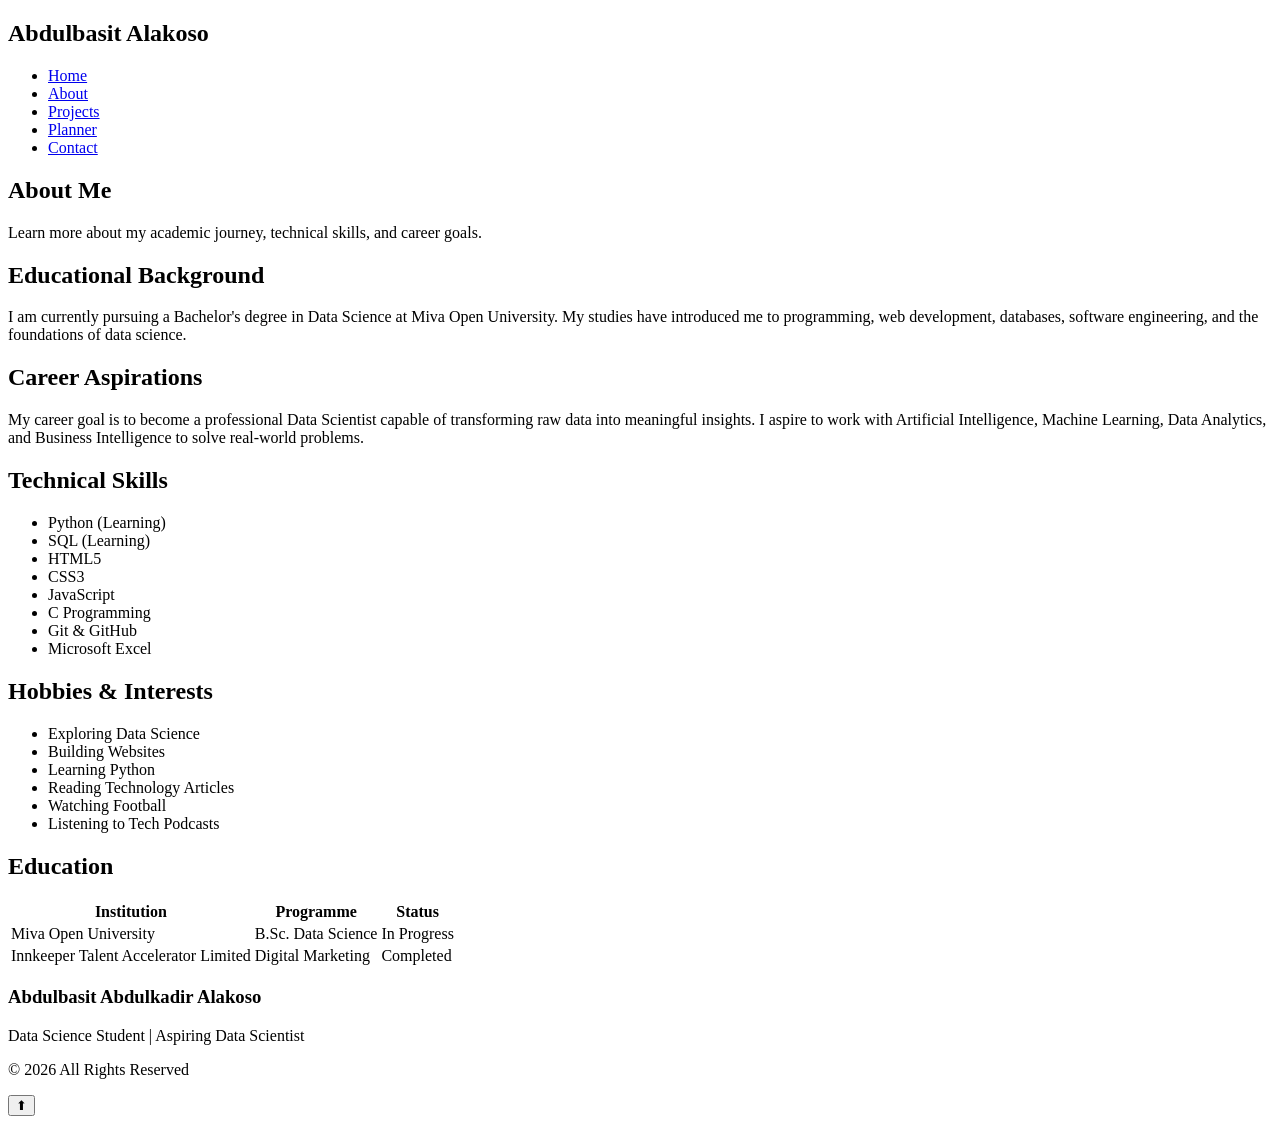
==== about.html @ 10315ec7 "Add files via upload" ====
<!DOCTYPE html>
<html lang="en">

<head>

<meta charset="UTF-8">

<meta name="viewport" content="width=device-width, initial-scale=1.0">

<title>About Me | Abdulbasit Abdulkadir Alakoso</title>

<link rel="icon" href="images/favicon.png">

<link rel="stylesheet" href="css/style.css">

</head>

<body>

<header>

<nav class="navbar">

<div class="logo">

<h2>Abdulbasit Alakoso</h2>

</div>

<ul class="nav-links">

<li><a href="index.html">Home</a></li>

<li><a href="about.html">About</a></li>

<li><a href="projects.html">Projects</a></li>

<li><a href="planner.html">Planner</a></li>

<li><a href="contact.html">Contact</a></li>

</ul>

</nav>

</header>

<main>

<section class="page-title">

<h2>About Me</h2>

<p>Learn more about my academic journey, technical skills, and career goals.</p>

</section>

<section class="about-container">

<div class="about-card">

<h2>Educational Background</h2>

<p>

I am currently pursuing a Bachelor's degree in Data Science at Miva Open University. My studies have introduced me to programming, web development, databases, software engineering, and the foundations of data science.

</p>

</div>

<div class="about-card">

<h2>Career Aspirations</h2>

<p>

My career goal is to become a professional Data Scientist capable of transforming raw data into meaningful insights. I aspire to work with Artificial Intelligence, Machine Learning, Data Analytics, and Business Intelligence to solve real-world problems.

</p>

</div>

</section>

<section class="about-container">

<div class="about-card">

<h2>Technical Skills</h2>

<ul>

<li>Python (Learning)</li>

<li>SQL (Learning)</li>

<li>HTML5</li>

<li>CSS3</li>

<li>JavaScript</li>

<li>C Programming</li>

<li>Git & GitHub</li>

<li>Microsoft Excel</li>

</ul>

</div>

<div class="about-card">

<h2>Hobbies & Interests</h2>

<ul>

<li>Exploring Data Science</li>

<li>Building Websites</li>

<li>Learning Python</li>

<li>Reading Technology Articles</li>

<li>Watching Football</li>

<li>Listening to Tech Podcasts</li>

</ul>

</div>

</section>

<section class="education-table">

<h2>Education</h2>

<table>

<tr>

<th>Institution</th>

<th>Programme</th>

<th>Status</th>

</tr>

<tr>

<td>Miva Open University</td>

<td>B.Sc. Data Science</td>

<td>In Progress</td>

</tr>

<tr> 
<td>Innkeeper Talent Accelerator Limited</td>
<td>Digital Marketing</td>
<td>Completed</td>

</tr>
</table>

</section>

</main>

<footer>

<div class="footer-content">

<h3>Abdulbasit Abdulkadir Alakoso</h3>

<p>

Data Science Student | Aspiring Data Scientist

</p>

<p>

© 2026 All Rights Reserved

</p>

</div>

</footer>

<button id="topBtn">

⬆

</button>

</body>

</html>
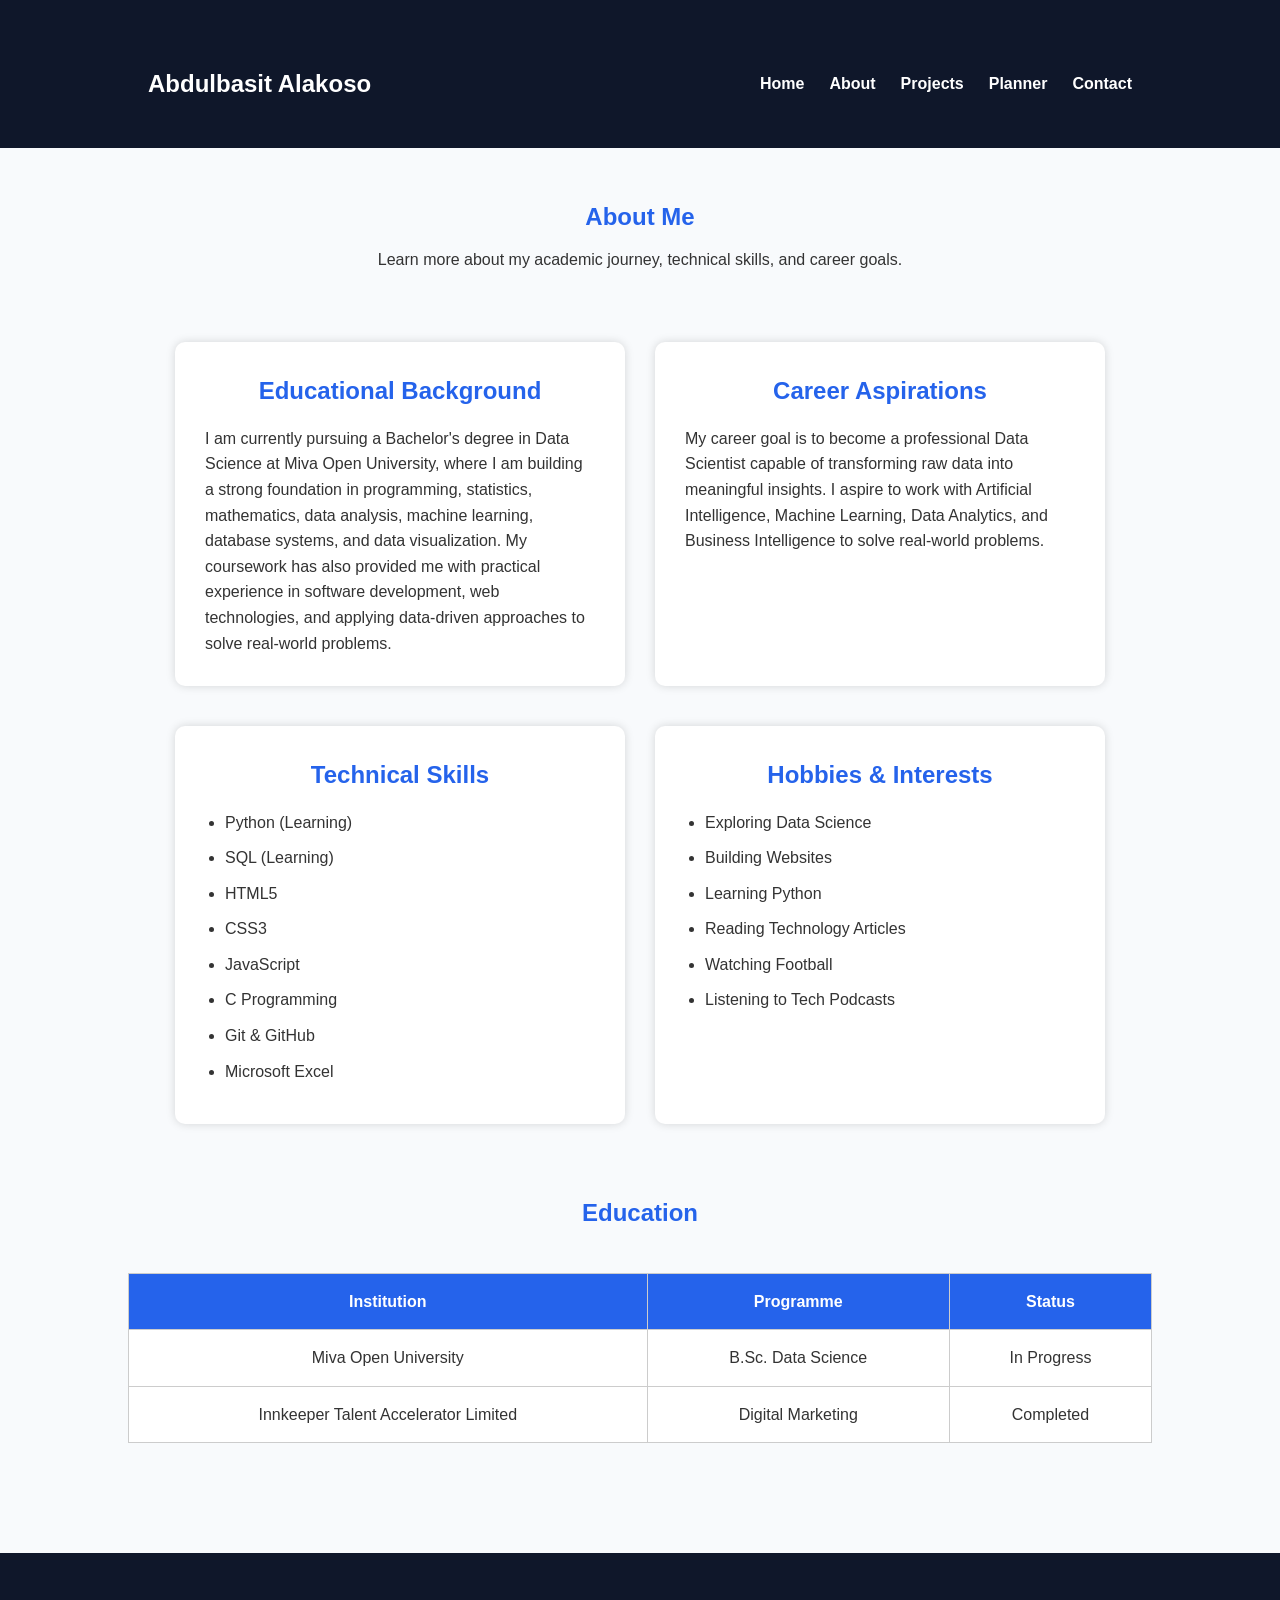
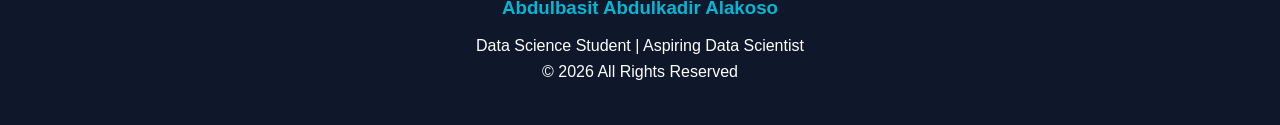
==== commit f9e8a37d: "Add files via upload" ====
--- a/about.html
+++ b/about.html
@@ -1,206 +1,100 @@
 <!DOCTYPE html>
 <html lang="en">
-
-<head>
-
-<meta charset="UTF-8">
-
-<meta name="viewport" content="width=device-width, initial-scale=1.0">
-
-<title>About Me | Abdulbasit Abdulkadir Alakoso</title>
-
-<link rel="icon" href="images/favicon.png">
-
-<link rel="stylesheet" href="css/style.css">
-
-</head>
-
-<body>
-
-<header>
-
-<nav class="navbar">
-
-<div class="logo">
-
-<h2>Abdulbasit Alakoso</h2>
-
-</div>
-
-<ul class="nav-links">
-
-<li><a href="index.html">Home</a></li>
-
-<li><a href="about.html">About</a></li>
-
-<li><a href="projects.html">Projects</a></li>
-
-<li><a href="planner.html">Planner</a></li>
-
-<li><a href="contact.html">Contact</a></li>
-
-</ul>
-
-</nav>
-
-</header>
-
-<main>
-
-<section class="page-title">
-
-<h2>About Me</h2>
-
-<p>Learn more about my academic journey, technical skills, and career goals.</p>
-
-</section>
-
-<section class="about-container">
-
-<div class="about-card">
-
-<h2>Educational Background</h2>
-
-<p>
-
-I am currently pursuing a Bachelor's degree in Data Science at Miva Open University. My studies have introduced me to programming, web development, databases, software engineering, and the foundations of data science.
-
-</p>
-
-</div>
-
-<div class="about-card">
-
-<h2>Career Aspirations</h2>
-
-<p>
-
-My career goal is to become a professional Data Scientist capable of transforming raw data into meaningful insights. I aspire to work with Artificial Intelligence, Machine Learning, Data Analytics, and Business Intelligence to solve real-world problems.
-
-</p>
-
-</div>
-
-</section>
-
-<section class="about-container">
-
-<div class="about-card">
-
-<h2>Technical Skills</h2>
-
-<ul>
-
-<li>Python (Learning)</li>
-
-<li>SQL (Learning)</li>
-
-<li>HTML5</li>
-
-<li>CSS3</li>
-
-<li>JavaScript</li>
-
-<li>C Programming</li>
-
-<li>Git & GitHub</li>
-
-<li>Microsoft Excel</li>
-
-</ul>
-
-</div>
-
-<div class="about-card">
-
-<h2>Hobbies & Interests</h2>
-
-<ul>
-
-<li>Exploring Data Science</li>
-
-<li>Building Websites</li>
-
-<li>Learning Python</li>
-
-<li>Reading Technology Articles</li>
-
-<li>Watching Football</li>
-
-<li>Listening to Tech Podcasts</li>
-
-</ul>
-
-</div>
-
-</section>
-
-<section class="education-table">
-
-<h2>Education</h2>
-
-<table>
-
-<tr>
-
-<th>Institution</th>
-
-<th>Programme</th>
-
-<th>Status</th>
-
-</tr>
-
-<tr>
-
-<td>Miva Open University</td>
-
-<td>B.Sc. Data Science</td>
-
-<td>In Progress</td>
-
-</tr>
-
-<tr> 
-<td>Innkeeper Talent Accelerator Limited</td>
-<td>Digital Marketing</td>
-<td>Completed</td>
-
-</tr>
-</table>
-
-</section>
-
-</main>
-
-<footer>
-
-<div class="footer-content">
-
-<h3>Abdulbasit Abdulkadir Alakoso</h3>
-
-<p>
-
-Data Science Student | Aspiring Data Scientist
-
-</p>
-
-<p>
-
-© 2026 All Rights Reserved
-
-</p>
-
-</div>
-
-</footer>
-
-<button id="topBtn">
-
-⬆
-
-</button>
-
-</body>
-
+    <head>
+        <meta charset="UTF-8">
+        <meta name="viewport" content="width=device-width, initial-scale=1.0">
+        <title>About Me | Abdulbasit Abdulkadir Alakoso</title>
+        <link rel="icon" href="images/favicon.png">
+        <link rel="stylesheet" href="css/style.css">
+    </head>
+    <body>
+        <header>
+            <nav class="navbar">
+                <div class="logo">
+                    <h2>Abdulbasit Alakoso</h2>
+                </div>
+                <ul class="nav-links">
+                    <li><a href="index.html">Home</a></li>
+                    <li><a href="about.html">About</a></li>
+                    <li><a href="projects.html">Projects</a></li>
+                    <li><a href="planner.html">Planner</a></li>
+                    <li><a href="contact.html">Contact</a></li>
+                </ul>
+            </nav>
+        </header>
+        <main>
+            <section class="page-title">
+                <h2>About Me</h2>
+                <p>Learn more about my academic journey, technical skills, and career goals.</p>
+            </section>
+            <section class="about-container">
+                <div class="about-card">
+                    <h2>Educational Background</h2>
+                    <p>I am currently pursuing a Bachelor's degree in Data Science at Miva Open University, where I am building a strong foundation in programming, statistics, mathematics,
+                        data analysis, machine learning, database systems, and data visualization. My coursework has also provided me with practical experience in software development, 
+                        web technologies, and applying data-driven approaches to solve real-world problems.
+                    </p>
+                </div>
+                <div class="about-card">
+                    <h2>Career Aspirations</h2>
+                    <p> My career goal is to become a professional Data Scientist capable of transforming raw data into meaningful insights. I aspire to work with Artificial Intelligence, 
+                        Machine Learning, Data Analytics, and Business Intelligence to solve real-world problems.
+                    </p>
+                </div>
+            </section>
+            <section class="about-container">
+                <div class="about-card">
+                    <h2>Technical Skills</h2>
+                    <ul>
+                        <li>Python (Learning)</li>
+                        <li>SQL (Learning)</li>
+                        <li>HTML5</li>
+                        <li>CSS3</li>
+                        <li>JavaScript</li>
+                        <li>C Programming</li>
+                        <li>Git & GitHub</li>
+                        <li>Microsoft Excel</li>
+                    </ul>
+                </div>
+                <div class="about-card">
+                    <h2>Hobbies & Interests</h2>
+                    <ul>
+                        <li>Exploring Data Science</li>
+                        <li>Building Websites</li>
+                        <li>Learning Python</li>
+                        <li>Reading Technology Articles</li>
+                        <li>Watching Football</li>
+                        <li>Listening to Tech Podcasts</li>
+                    </ul>
+                </div>
+            </section>
+            <section class="education-table">
+                <h2>Education</h2>
+                <table>
+                    <tr>
+                        <th>Institution</th>
+                        <th>Programme</th>
+                        <th>Status</th>
+                    </tr>
+                    <tr>
+                        <td>Miva Open University</td>
+                        <td>B.Sc. Data Science</td>
+                        <td>In Progress</td>
+                    </tr>
+                    <tr>
+                        <td>Innkeeper Talent Accelerator Limited</td>
+                        <td>Digital Marketing</td>
+                        <td>Completed</td>
+                    </tr>
+                </table>
+            </section>
+        </main>
+        <footer>
+            <div class="footer-content">
+                <h3>Abdulbasit Abdulkadir Alakoso</h3>
+                <p> Data Science Student | Aspiring Data Scientist</p>
+                <p>© 2026 All Rights Reserved</p>
+            </div>
+        </footer>
+    </body>
 </html>
--- a/css/style.css
+++ b/css/style.css
@@ -0,0 +1,753 @@
+/* Reset */
+*{
+    margin:0;
+    padding:0;
+    box-sizing:border-box;
+}
+
+body{
+    font-family:Arial, Helvetica, sans-serif;
+    background:#F8FAFC;
+    color:#333;
+    line-height:1.6;
+}
+
+/* Header */
+
+header{
+    background:#0F172A;
+    color:white;
+    text-align:center;
+    padding:25px;
+}
+
+header h1{
+    margin-bottom:10px;
+}
+
+nav{
+    margin-top:20px;
+}
+
+nav a{
+    color:white;
+    text-decoration:none;
+    font-weight:bold;
+}
+
+nav a:hover{
+    color:#06B6D4;
+}
+
+
+/* Hero */
+
+.hero{
+    display:flex;
+    justify-content:center;
+    align-items:center;
+    gap:50px;
+    padding:60px 10%;
+    flex-wrap:wrap;
+}
+
+.hero-image img{
+    width:280px;
+    border-radius:50%;
+    border:5px solid #2563EB;
+}
+
+.hero-text{
+    max-width:600px;
+}
+
+.hero-text h2{
+    color:#2563EB;
+    margin-bottom:20px;
+}
+
+.btn{
+
+display:inline-block;
+padding:12px 25px;
+background:#2563EB;
+color:white;
+border-radius:6px;
+text-decoration:none;
+transition:.3s;
+}
+
+.btn:hover{
+background:#0F172A;
+transform:translateY(-3px);
+box-shadow:0 8px 15px rgba(0,0,0,.2);
+}
+
+/* Sections */
+.overview,
+.skills{
+    padding:60px 10%;
+    text-align:center;
+}
+.cards{
+    display:flex;
+    justify-content:center;
+    flex-wrap:wrap;
+    gap:20px;
+    margin-top:30px;
+}
+
+.card{
+    background:white;
+    width:240px;
+    min-height:180px;
+    padding:25px;
+    border-radius:12px;
+    box-shadow:0 8px 20px rgba(0,0,0,.08);
+    transition:.3s;
+}
+
+.card:hover{
+    transform:translateY(-8px);
+}
+
+
+footer{
+    background:#0F172A;
+    color:white;
+    text-align:center;
+    padding:50px 20px;
+}
+
+.footer-content{
+    max-width:900px;
+    margin:auto;
+}
+
+.footer-content h3{
+    color:#06B6D4;
+    margin-bottom:15px;
+}
+
+/* Responsive */
+
+@media(max-width:768px){
+
+.hero{
+    flex-direction:column;
+    text-align:center;
+}
+
+nav a{
+    display:block;
+    margin:10px;
+}
+
+.hero-image img{
+    width:220px;
+}
+
+}
+
+/* ABOUT PAGE */
+
+.page-title{
+
+text-align:center;
+
+padding:50px 20px;
+
+}
+
+.page-title h2{
+
+color:#2563EB;
+
+margin-bottom:10px;
+
+}
+
+.about-container{
+
+display:flex;
+
+gap:30px;
+
+justify-content:center;
+
+flex-wrap:wrap;
+
+padding:20px 10%;
+
+}
+
+.about-card{
+background:white;
+padding:30px;
+width:450px;
+border-radius:10px;
+box-shadow:0 0 10px rgba(0,0,0,.15);
+transition:.3s;
+}
+.about-card:hover{
+transform:translateY(-8px);
+}
+.about-card h2{
+color:#2563EB;
+margin-bottom:15px;
+}
+.about-card ul{
+padding-left:20px;
+}
+.about-card li{
+margin-bottom:10px;
+
+}
+.education-table{
+
+padding:50px 10%;
+
+text-align:center;
+
+}
+
+table{
+
+width:100%;
+
+border-collapse:collapse;
+
+margin-top:20px;
+
+}
+
+table, th, td{
+
+border:1px solid #ccc;
+
+}
+
+th{
+
+background:#2563EB;
+
+color:white;
+
+padding:15px;
+
+}
+
+td{
+padding:15px;
+background:white;
+}
+
+/* PROJECT PAGE */
+
+.projects-container{
+
+display:flex;
+
+justify-content:center;
+
+gap:30px;
+
+flex-wrap:wrap;
+
+padding:50px 10%;
+
+}
+
+.project-card{
+
+background:white;
+
+width:350px;
+
+border-radius:12px;
+
+overflow:hidden;
+
+box-shadow:0 0 15px rgba(0,0,0,.15);
+
+transition:.3s;
+
+}
+
+.project-card:hover{
+
+transform:translateY(-10px);
+
+}
+
+.project-card img{
+
+width:100%;
+
+height:220px;
+
+object-fit:cover;
+
+}
+
+.project-card h3{
+
+padding:20px 20px 10px;
+
+color:#2563EB;
+
+}
+
+.project-card p{
+
+padding:0 20px 20px;
+
+}
+
+.project-card .btn{
+
+margin:0 20px 20px;
+
+display:inline-block;
+
+}
+
+/* ==========================
+   ACADEMIC PLANNER
+========================== */
+
+.planner{
+
+max-width:700px;
+
+margin:40px auto;
+
+padding:20px;
+
+}
+
+.planner input{
+
+width:70%;
+
+padding:12px;
+
+font-size:16px;
+
+border:1px solid #ccc;
+
+border-radius:5px;
+
+}
+
+.planner button{
+
+padding:12px 18px;
+
+background:#2563EB;
+
+color:white;
+
+border:none;
+
+border-radius:5px;
+
+cursor:pointer;
+
+margin-left:10px;
+
+}
+
+.planner button:hover{
+
+background:#0F172A;
+
+}
+
+#taskList{
+
+list-style:none;
+
+margin-top:30px;
+
+padding:0;
+
+}
+
+#taskList li{
+
+display:flex;
+
+justify-content:space-between;
+
+align-items:center;
+
+padding:15px;
+
+margin-bottom:15px;
+
+background:white;
+
+border-radius:8px;
+
+box-shadow:0 0 10px rgba(0,0,0,.15);
+
+}
+
+.completed{
+
+text-decoration:line-through;
+
+color:gray;
+
+}
+#taskList button{
+margin-left:10px;
+}
+
+
+/* ==========================
+   CONTACT PAGE
+========================== */
+
+.contact-section{
+
+max-width:700px;
+
+margin:40px auto;
+
+padding:30px;
+
+background:white;
+
+border-radius:10px;
+
+box-shadow:0 0 10px rgba(0,0,0,.15);
+
+}
+
+.contact-section label{
+
+display:block;
+
+margin-top:20px;
+
+font-weight:bold;
+
+}
+
+.contact-section input,
+
+.contact-section textarea{
+
+width:100%;
+
+padding:12px;
+
+margin-top:8px;
+
+border:1px solid #ccc;
+
+border-radius:5px;
+
+font-size:16px;
+
+}
+
+.contact-section button{
+
+margin-top:25px;
+
+background:#2563EB;
+
+color:white;
+
+padding:14px 20px;
+
+border:none;
+
+border-radius:5px;
+
+cursor:pointer;
+
+font-size:16px;
+
+}
+
+.contact-section button:hover{
+background:#0F172A;
+}
+
+/* ========= NAVBAR ========= */
+
+.navbar{
+
+display:flex;
+
+justify-content:space-between;
+
+align-items:center;
+
+padding:20px 10%;
+
+background:#0F172A;
+
+position:sticky;
+
+top:0;
+
+z-index:1000;
+
+}
+
+.logo h2{
+
+color:white;
+
+}
+
+.nav-links{
+
+display:flex;
+
+list-style:none;
+
+}
+
+.nav-links li{
+
+margin-left:25px;
+
+}
+
+.nav-links a{
+
+color:white;
+
+text-decoration:none;
+
+font-weight:bold;
+
+transition:.3s;
+
+}
+
+.nav-links a:hover{
+
+color:#06B6D4;
+
+}
+
+/* ========= HERO ========= */
+
+.hero{
+
+min-height:80vh;
+display:flex;
+justify-content:space-between;
+padding:60px 10%;
+
+}
+
+.hero h1{
+
+font-size:48px;
+
+color:#0F172A;
+
+}
+
+.hero h2{
+
+margin-top:10px;
+color:#2563EB;
+text-align:left;
+}
+.hero p{
+margin:20px 0;
+font-size:18px;
+}
+.secondary{
+background:#06B6D4;
+margin-left:10px;
+}
+
+/* ========= STATS ========= */
+.stats{
+display:flex;
+justify-content:center;
+gap:30px;
+flex-wrap:wrap;
+padding:50px;
+background:#E2E8F0;
+}
+.stat-card{
+background:white;
+padding:30px;
+width:220px;
+text-align:center;
+border-radius:10px;
+box-shadow:0 0 10px rgba(0,0,0,.1);
+}
+.stat-card h2{
+font-size:40px;
+color:#2563EB;
+}
+
+
+/* ========= SOCIAL ========= */
+.social{
+text-align:center;
+padding:60px 20px;
+}
+.social-links{
+margin-top:25px;
+}
+.social-links a{
+margin:15px;
+text-decoration:none;
+font-weight:bold;
+color:#2563EB;
+}
+.social-links a:hover{
+color:#0F172A;
+}
+@media(max-width:768px){
+.navbar{
+flex-direction:column;
+}
+.nav-links{
+flex-direction:column;
+margin-top:20px;
+}
+.nav-links li{
+margin:10px 0;
+}
+.hero{
+flex-direction:column-reverse;
+text-align:center;
+}
+.hero h1{
+font-size:35px;
+}
+.stats{
+flex-direction:column;
+align-items:center;
+}
+}
+html{
+scroll-behavior:smooth;
+}
+@keyframes fadeIn{
+from{
+opacity:0;
+transform:translateY(30px);
+}
+to{
+opacity:1;
+transform:translateY(0);
+}
+}
+section{
+animation:fadeIn .8s ease-in;
+}
+footer{
+background:#0F172A;
+color:white;
+padding:40px;
+text-align:center;
+margin-top:60px;
+}
+.footer-content h3{
+margin-bottom:10px;
+color:#06B6D4;
+}
+.intro-video{
+text-align:center;
+padding:60px 20px;
+}
+.intro-video{
+    text-align:center;
+    padding:60px 20px;
+}
+.intro-video video{
+    width:100%;
+    max-width:700px;
+    border-radius:12px;
+}
+.dark-mode{
+background:#111827;
+color:white;
+}
+.dark-mode{
+background:#111827;
+color:white;
+}
+.dark-mode .card{
+background:#1F2937;
+color:white;
+}
+.dark-mode header{
+background:black;
+}
+.dark-mode footer{
+background:black;
+}
+#topBtn{
+position:fixed;
+bottom:20px;
+right:20px;
+padding:15px;
+background:#2563EB;
+color:white;
+border:none;
+border-radius:50%;
+cursor:pointer;
+display:none;
+}
+#topBtn:hover{
+background:#0F172A;
+}
+section{
+    padding:70px 10%;
+}
+section h2{
+    text-align:center;
+    color:#2563EB;
+    margin-bottom:40px;
+}
+@media (max-width:768px){
+.hero{
+    flex-direction:column-reverse;
+    text-align:center;
+}
+.cards{
+    flex-direction:column;
+    align-items:center;
+}
+.card{
+    width:90%;
+}
+.navbar{
+    flex-direction:column;
+}
+.nav-links{
+    flex-direction:column;
+    align-items:center;
+}
+.nav-links li{
+    margin:10px 0;
+}
+.hero h1{
+    font-size:2rem;
+}
+.hero-image img{
+    width:220px;
+}
+.btn{
+    display:block;
+    margin:15px auto;
+    width:220px;
+    text-align:center;
+}
+}
